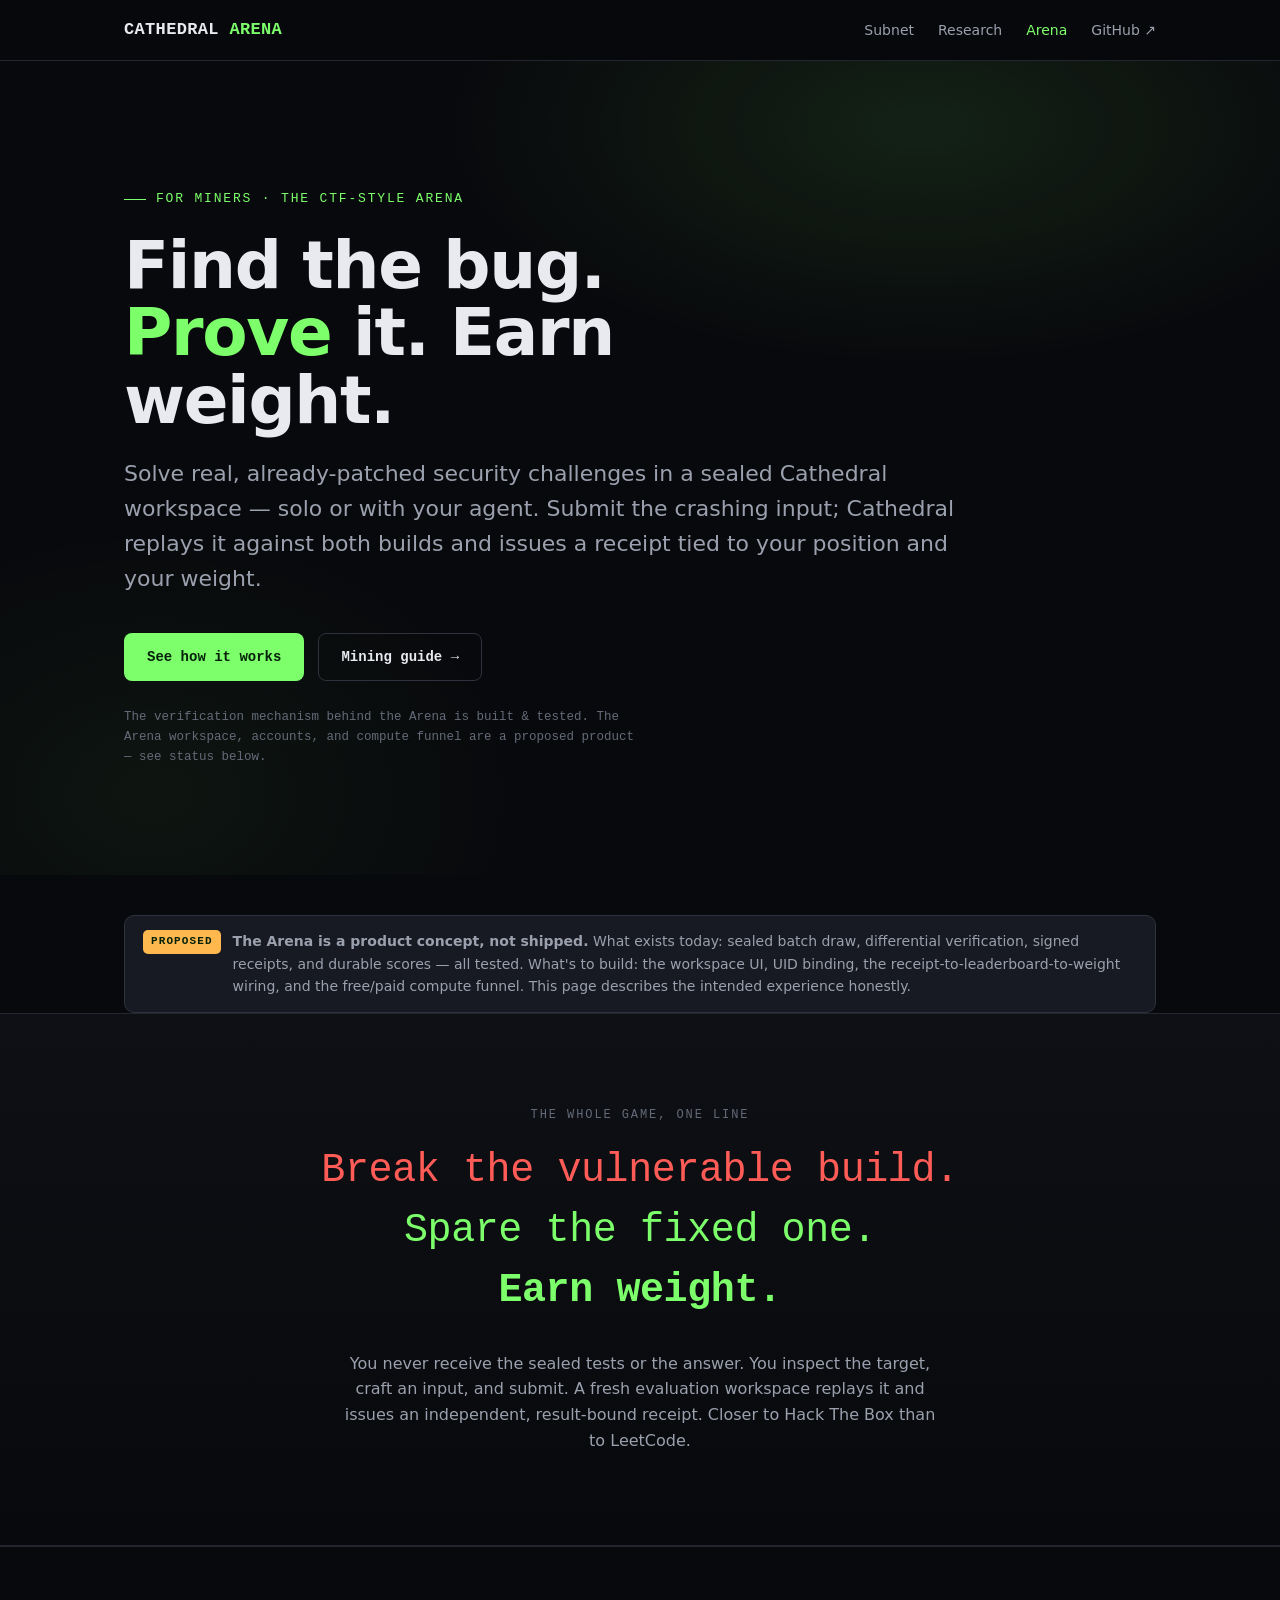
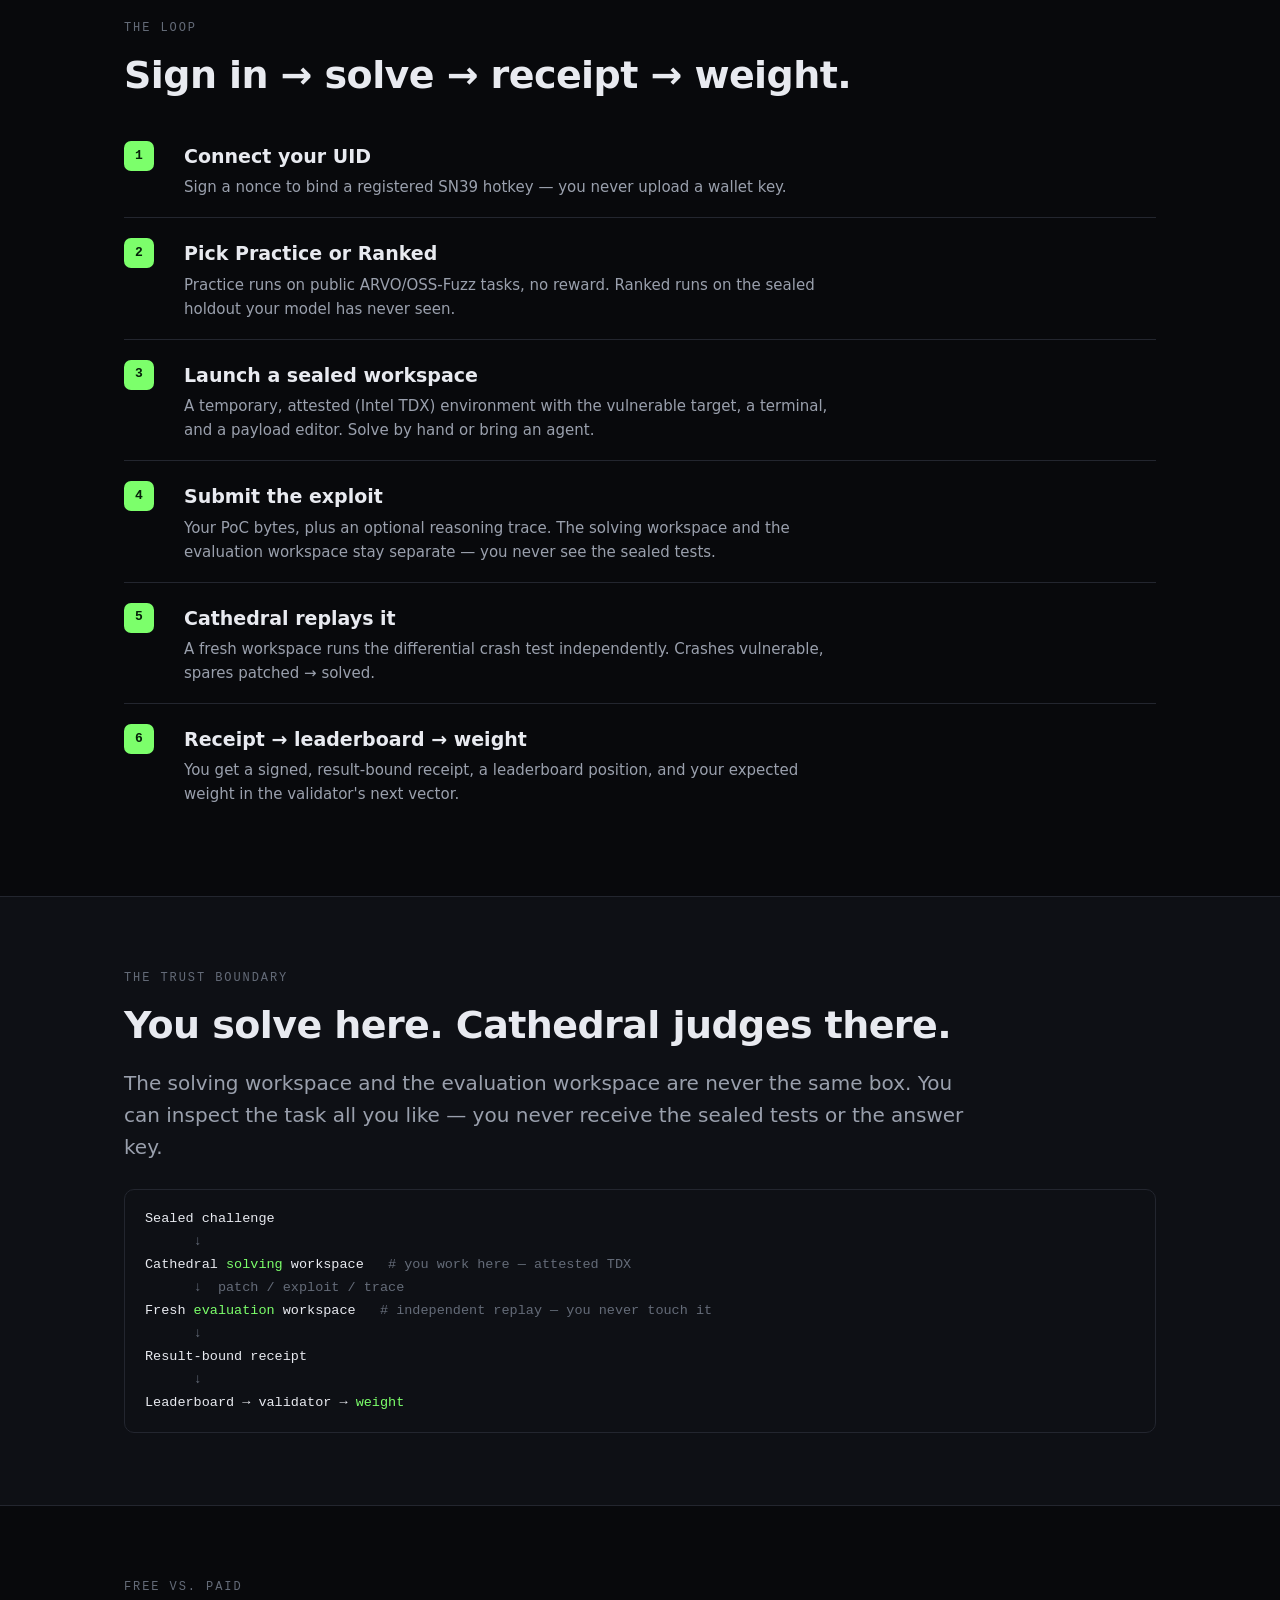
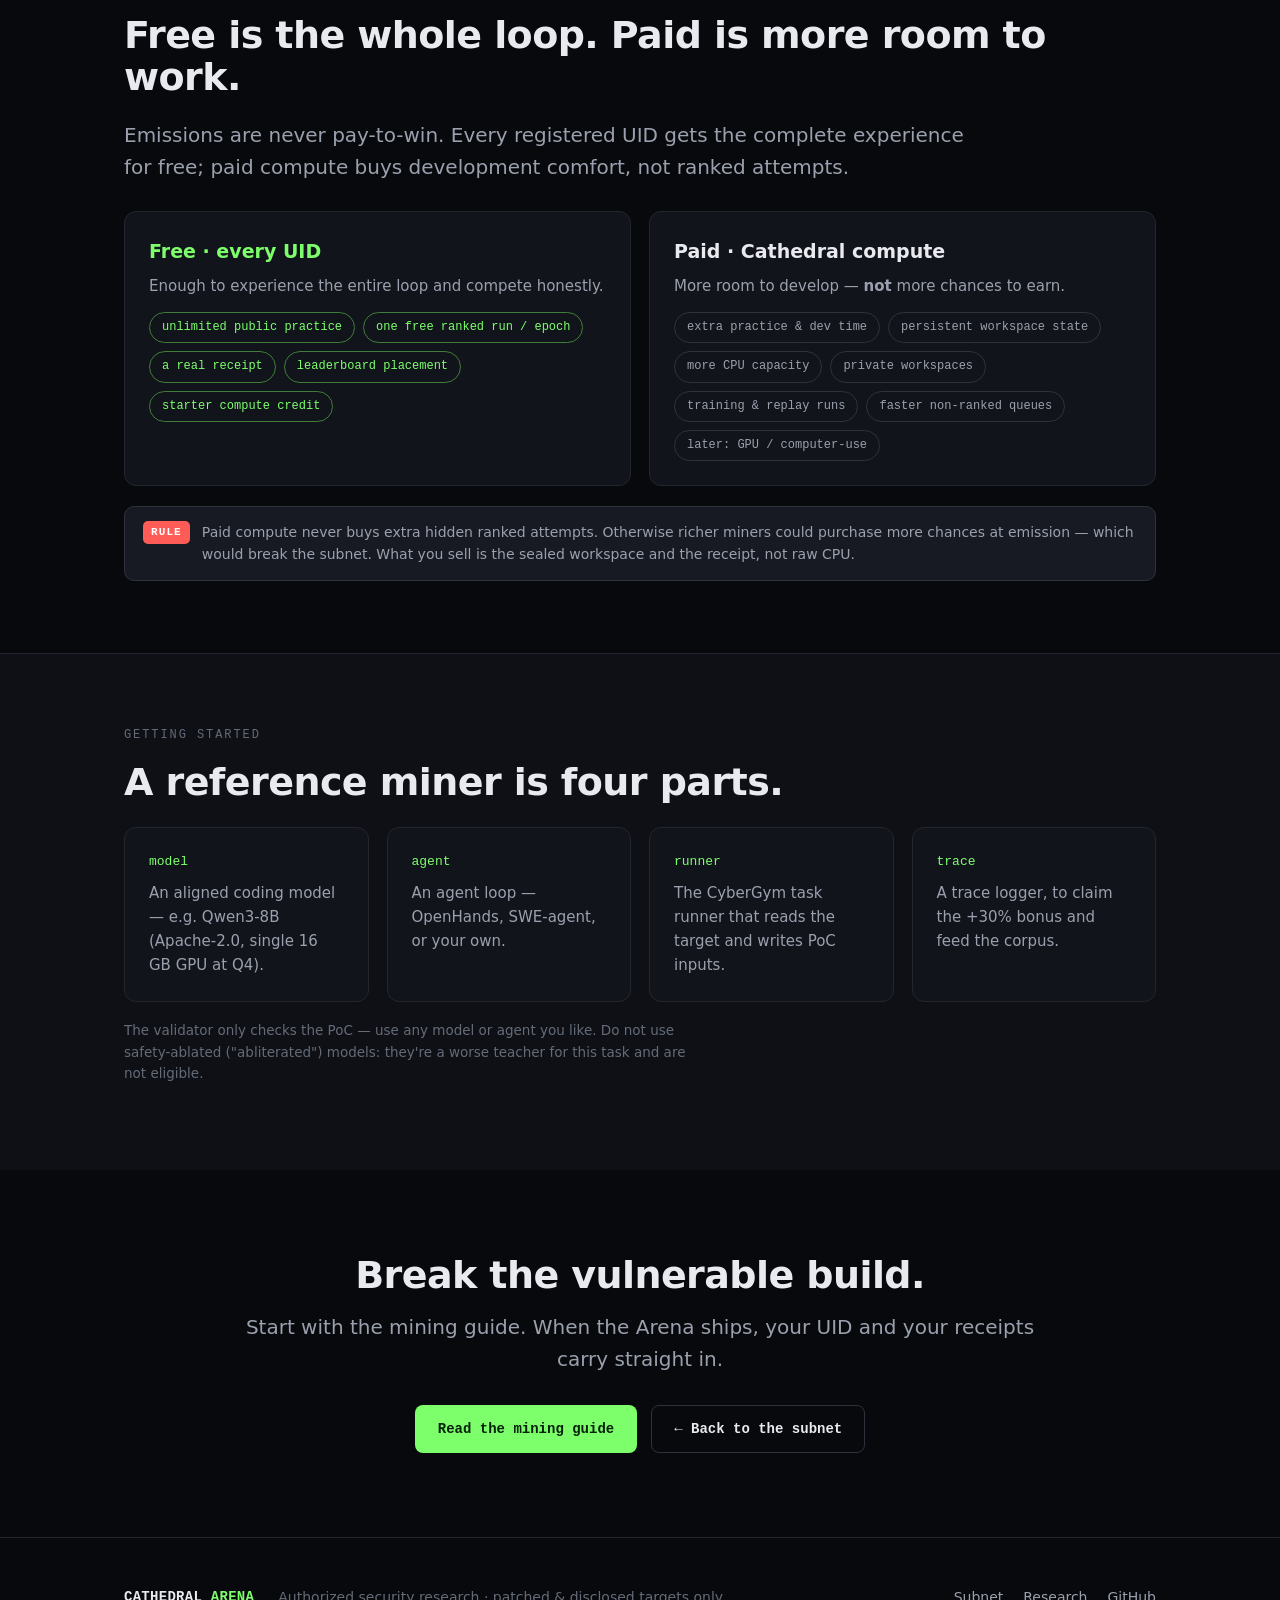
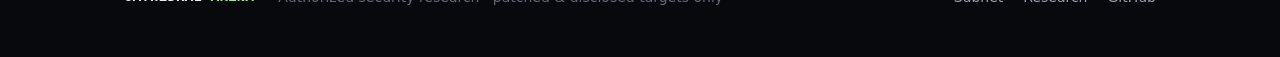
==== site/arena.html @ 7013952f "Launch assets: positioning, competitive landscape, launch copy, and a 3-page site Adds the full laun" ====
<!DOCTYPE html>
<html lang="en">
<head>
<meta charset="utf-8">
<meta name="viewport" content="width=device-width, initial-scale=1">
<title>Cathedral Arena — find the bug, prove it, earn weight</title>
<meta name="description" content="A CTF-style arena for SN39 miners. Solve real historical security challenges in a sealed workspace; Cathedral replays your exploit and issues a receipt tied to your weight.">
<link rel="stylesheet" href="style.css">
</head>
<body>

<nav class="nav"><div class="wrap">
  <span class="brand">CATHEDRAL <b>ARENA</b></span>
  <div class="nav-links">
    <a href="index.html">Subnet</a>
    <a href="research.html">Research</a>
    <a href="arena.html" class="active">Arena</a>
    <a href="https://github.com/cathedralai/cathedral-distill">GitHub ↗</a>
  </div>
</div></nav>

<!-- HERO -->
<header class="hero"><div class="wrap">
  <span class="eyebrow">For miners · the CTF-style arena</span>
  <h1 class="hero-h">Find the bug. <span class="hl">Prove</span> it. Earn weight.</h1>
  <p class="hero-sub">Solve real, already-patched security challenges in a sealed Cathedral workspace — solo or with your agent. Submit the crashing input; Cathedral replays it against both builds and issues a receipt tied to your position and your weight.</p>
  <div class="hero-cta">
    <a class="btn btn-primary" href="#loop">See how it works</a>
    <a class="btn btn-ghost" href="https://github.com/cathedralai/cathedral-distill/blob/main/docs/MINING.md">Mining guide →</a>
  </div>
  <p class="hero-note">The verification mechanism behind the Arena is built &amp; tested. The Arena workspace, accounts, and compute funnel are a proposed product — see status below.</p>
</div></header>

<!-- STATUS BANNER (honesty up front for miners) -->
<section style="padding-top:40px;padding-bottom:0;border-top:none"><div class="wrap">
  <div class="banner build"><span class="tag">Proposed</span><span><strong>The Arena is a product concept, not shipped.</strong> What exists today: sealed batch draw, differential verification, signed receipts, and durable scores — all tested. What's to build: the workspace UI, UID binding, the receipt-to-leaderboard-to-weight wiring, and the free/paid compute funnel. This page describes the intended experience honestly.</span></div>
</div></section>

<!-- LOUD: the promise -->
<div class="loud"><div class="wrap">
  <div class="sec-label center">The whole game, one line</div>
  <div class="diff">
    <span class="row"><span class="crash">Break the vulnerable build.</span></span>
    <span class="row"><span class="spare">Spare the fixed one.</span></span>
    <span class="row"><span class="verdict">Earn weight.</span></span>
  </div>
  <p class="diff-cap">You never receive the sealed tests or the answer. You inspect the target, craft an input, and submit. A fresh evaluation workspace replays it and issues an independent, result-bound receipt. Closer to Hack The Box than to LeetCode.</p>
</div></div>

<!-- THE LOOP -->
<section id="loop"><div class="wrap">
  <div class="sec-label">The loop</div>
  <h2>Sign in → solve → receipt → weight.</h2>
  <div class="steps" style="margin-top:26px">
    <div class="step"><div class="n"></div><div><h3>Connect your UID</h3><p>Sign a nonce to bind a registered SN39 hotkey — you never upload a wallet key.</p></div></div>
    <div class="step"><div class="n"></div><div><h3>Pick Practice or Ranked</h3><p>Practice runs on public ARVO/OSS-Fuzz tasks, no reward. Ranked runs on the sealed holdout your model has never seen.</p></div></div>
    <div class="step"><div class="n"></div><div><h3>Launch a sealed workspace</h3><p>A temporary, attested (Intel TDX) environment with the vulnerable target, a terminal, and a payload editor. Solve by hand or bring an agent.</p></div></div>
    <div class="step"><div class="n"></div><div><h3>Submit the exploit</h3><p>Your PoC bytes, plus an optional reasoning trace. The solving workspace and the evaluation workspace stay separate — you never see the sealed tests.</p></div></div>
    <div class="step"><div class="n"></div><div><h3>Cathedral replays it</h3><p>A fresh workspace runs the differential crash test independently. Crashes vulnerable, spares patched → solved.</p></div></div>
    <div class="step"><div class="n"></div><div><h3>Receipt → leaderboard → weight</h3><p>You get a signed, result-bound receipt, a leaderboard position, and your expected weight in the validator's next vector.</p></div></div>
  </div>
</div></section>

<!-- TRUST BOUNDARY (loud-ish) -->
<section style="background:var(--bg-2)"><div class="wrap">
  <div class="sec-label">The trust boundary</div>
  <h2>You solve here. Cathedral judges there.</h2>
  <p class="lead">The solving workspace and the evaluation workspace are never the same box. You can inspect the task all you like — you never receive the sealed tests or the answer key.</p>
  <div class="code" style="margin-top:26px">Sealed challenge
      <span class="c">↓</span>
Cathedral <span class="a">solving</span> workspace   <span class="c"># you work here — attested TDX</span>
      <span class="c">↓  patch / exploit / trace</span>
Fresh <span class="a">evaluation</span> workspace   <span class="c"># independent replay — you never touch it</span>
      <span class="c">↓</span>
Result-bound receipt
      <span class="c">↓</span>
Leaderboard → validator → <span class="a">weight</span></div>
</div></section>

<!-- FREE VS PAID -->
<section><div class="wrap">
  <div class="sec-label">Free vs. paid</div>
  <h2>Free is the whole loop. Paid is more room to work.</h2>
  <p class="lead">Emissions are never pay-to-win. Every registered UID gets the complete experience for free; paid compute buys development comfort, not ranked attempts.</p>
  <div class="grid g2" style="margin-top:28px">
    <div class="card">
      <h3 style="color:var(--accent)">Free · every UID</h3>
      <p style="margin-bottom:14px">Enough to experience the entire loop and compete honestly.</p>
      <div class="pills">
        <span class="pill on">unlimited public practice</span>
        <span class="pill on">one free ranked run / epoch</span>
        <span class="pill on">a real receipt</span>
        <span class="pill on">leaderboard placement</span>
        <span class="pill on">starter compute credit</span>
      </div>
    </div>
    <div class="card">
      <h3>Paid · Cathedral compute</h3>
      <p style="margin-bottom:14px">More room to develop — <strong>not</strong> more chances to earn.</p>
      <div class="pills">
        <span class="pill">extra practice &amp; dev time</span>
        <span class="pill">persistent workspace state</span>
        <span class="pill">more CPU capacity</span>
        <span class="pill">private workspaces</span>
        <span class="pill">training &amp; replay runs</span>
        <span class="pill">faster non-ranked queues</span>
        <span class="pill">later: GPU / computer-use</span>
      </div>
    </div>
  </div>
  <div class="banner warn" style="margin-top:20px"><span class="tag">Rule</span><span>Paid compute never buys extra hidden ranked attempts. Otherwise richer miners could purchase more chances at emission — which would break the subnet. What you sell is the sealed workspace and the receipt, not raw CPU.</span></div>
</div></section>

<!-- REFERENCE MINER -->
<section style="background:var(--bg-2)"><div class="wrap">
  <div class="sec-label">Getting started</div>
  <h2>A reference miner is four parts.</h2>
  <div class="grid g4" style="margin-top:24px">
    <div class="card"><div class="k">model</div><p style="margin-top:8px">An aligned coding model — e.g. Qwen3-8B (Apache-2.0, single 16 GB GPU at Q4).</p></div>
    <div class="card"><div class="k">agent</div><p style="margin-top:8px">An agent loop — OpenHands, SWE-agent, or your own.</p></div>
    <div class="card"><div class="k">runner</div><p style="margin-top:8px">The CyberGym task runner that reads the target and writes PoC inputs.</p></div>
    <div class="card"><div class="k">trace</div><p style="margin-top:8px">A trace logger, to claim the +30% bonus and feed the corpus.</p></div>
  </div>
  <p class="faint" style="margin-top:18px;font-size:13.5px">The validator only checks the PoC — use any model or agent you like. Do not use safety-ablated ("abliterated") models: they're a worse teacher for this task and are not eligible.</p>
</div></section>

<!-- CTA -->
<div class="cta-block"><div class="wrap">
  <h2>Break the vulnerable build.</h2>
  <p class="lead center" style="margin:0 auto 30px">Start with the mining guide. When the Arena ships, your UID and your receipts carry straight in.</p>
  <div class="hero-cta">
    <a class="btn btn-primary" href="https://github.com/cathedralai/cathedral-distill/blob/main/docs/MINING.md">Read the mining guide</a>
    <a class="btn btn-ghost" href="index.html">← Back to the subnet</a>
  </div>
</div></div>

<footer><div class="wrap">
  <span class="brand">CATHEDRAL <b>ARENA</b></span>
  <span class="faint">Authorized security research · patched &amp; disclosed targets only</span>
  <div class="foot-links">
    <a href="index.html">Subnet</a>
    <a href="research.html">Research</a>
    <a href="https://github.com/cathedralai/cathedral-distill">GitHub</a>
  </div>
</div></footer>

</body>
</html>
---- site/style.css ----
/* Cathedral SN39 — shared launch-site styles.
   Dark, technical, one accent. Spend the accent only on what matters. */

:root {
  --bg:        #08090c;
  --bg-2:      #0e1015;
  --panel:     #12141b;
  --panel-2:   #171a22;
  --line:      #23262f;
  --line-2:    #2e323d;
  --ink:       #e8eaf0;
  --ink-dim:   #9aa0ad;
  --ink-faint: #646b78;
  --accent:    #7cff6b;   /* the one accent — verified / go */
  --accent-dim:#3f7d38;
  --crash:     #ff5c57;   /* semantic, differential diagram only */
  --spare:     #7cff6b;
  --mono: "SFMono-Regular", ui-monospace, "JetBrains Mono", "Menlo", monospace;
  --sans: -apple-system, BlinkMacSystemFont, "Segoe UI", "Inter", system-ui, sans-serif;
  --wrap: 1080px;
}

* { box-sizing: border-box; }
html { scroll-behavior: smooth; }
body {
  margin: 0;
  background: var(--bg);
  color: var(--ink);
  font-family: var(--sans);
  font-size: 17px;
  line-height: 1.6;
  -webkit-font-smoothing: antialiased;
  overflow-x: hidden;
}

a { color: var(--accent); text-decoration: none; }
a:hover { text-decoration: underline; }

.wrap { max-width: var(--wrap); margin: 0 auto; padding: 0 24px; }

/* ---------- top nav ---------- */
.nav {
  position: sticky; top: 0; z-index: 50;
  background: rgba(8,9,12,.82);
  backdrop-filter: blur(12px);
  border-bottom: 1px solid var(--line);
}
.nav .wrap { display: flex; align-items: center; gap: 28px; height: 60px; }
.brand { font-family: var(--mono); font-weight: 600; letter-spacing: .02em; color: var(--ink); }
.brand b { color: var(--accent); }
.nav-links { margin-left: auto; display: flex; gap: 24px; font-size: 14px; }
.nav-links a { color: var(--ink-dim); }
.nav-links a:hover { color: var(--ink); text-decoration: none; }
.nav-links a.active { color: var(--accent); }

/* ---------- buttons ---------- */
.btn {
  display: inline-block; font-family: var(--mono); font-size: 14px; font-weight: 600;
  padding: 12px 22px; border-radius: 8px; border: 1px solid transparent; cursor: pointer;
  transition: transform .08s ease, background .15s ease;
}
.btn:hover { text-decoration: none; transform: translateY(-1px); }
.btn-primary { background: var(--accent); color: #06210a; }
.btn-primary:hover { background: #93ff85; }
.btn-ghost { border-color: var(--line-2); color: var(--ink); }
.btn-ghost:hover { border-color: var(--accent-dim); color: var(--accent); }

/* ---------- hero ---------- */
.hero { position: relative; padding: 120px 0 96px; overflow: hidden; }
.hero::before {
  content: ""; position: absolute; inset: 0; z-index: 0;
  background:
    radial-gradient(680px 340px at 72% 8%, rgba(124,255,107,.10), transparent 70%),
    radial-gradient(520px 380px at 12% 90%, rgba(124,255,107,.05), transparent 70%);
  pointer-events: none;
}
.hero .wrap { position: relative; z-index: 1; }
.eyebrow {
  font-family: var(--mono); font-size: 13px; letter-spacing: .14em; text-transform: uppercase;
  color: var(--accent); margin-bottom: 22px; display: inline-flex; align-items: center; gap: 10px;
}
.eyebrow::before { content: ""; width: 22px; height: 1px; background: var(--accent); }
h1.hero-h {
  font-size: clamp(38px, 6vw, 66px); line-height: 1.02; letter-spacing: -.02em;
  margin: 0 0 22px; font-weight: 700; max-width: 15ch;
}
h1.hero-h .hl { color: var(--accent); }
.hero-sub { font-size: clamp(18px, 2.2vw, 22px); color: var(--ink-dim); max-width: 60ch; margin: 0 0 36px; }
.hero-cta { display: flex; gap: 14px; flex-wrap: wrap; align-items: center; }
.hero-note { font-family: var(--mono); font-size: 12.5px; color: var(--ink-faint); margin-top: 26px; }

/* ---------- section scaffolding ---------- */
section { padding: 72px 0; border-top: 1px solid var(--line); }
.sec-label {
  font-family: var(--mono); font-size: 12px; letter-spacing: .16em; text-transform: uppercase;
  color: var(--ink-faint); margin-bottom: 16px;
}
h2 { font-size: clamp(26px, 3.4vw, 38px); line-height: 1.12; letter-spacing: -.015em; margin: 0 0 18px; font-weight: 700; }
h3 { font-size: 19px; margin: 0 0 8px; font-weight: 650; }
.lead { font-size: 20px; color: var(--ink-dim); max-width: 66ch; }
p { max-width: 68ch; }
.muted { color: var(--ink-dim); }
.faint { color: var(--ink-faint); }

/* ---------- LOUD moment: the differential ---------- */
.loud { border-top: 1px solid var(--line); border-bottom: 1px solid var(--line);
  background: linear-gradient(180deg, var(--bg-2), var(--bg)); padding: 92px 0; }
.diff {
  font-family: var(--mono); text-align: center;
  font-size: clamp(22px, 3.6vw, 40px); line-height: 1.5; letter-spacing: -.01em;
}
.diff .row { display: block; }
.diff .crash { color: var(--crash); }
.diff .spare { color: var(--spare); }
.diff .op { color: var(--ink-faint); }
.diff .verdict { color: var(--accent); font-weight: 700; }
.diff-cap { text-align: center; color: var(--ink-dim); margin: 30px auto 0; max-width: 60ch; font-size: 16px; }

/* ---------- cards / grid ---------- */
.grid { display: grid; gap: 18px; }
.g2 { grid-template-columns: repeat(2, 1fr); }
.g3 { grid-template-columns: repeat(3, 1fr); }
.g4 { grid-template-columns: repeat(4, 1fr); }
.card { background: var(--panel); border: 1px solid var(--line); border-radius: 12px; padding: 24px; }
.card h3 { color: var(--ink); }
.card p { font-size: 15px; color: var(--ink-dim); margin: 0; }
.card .k { font-family: var(--mono); font-size: 13px; color: var(--accent); }

/* stat tiles */
.stat { text-align: left; }
.stat .num { font-family: var(--mono); font-size: 34px; font-weight: 700; color: var(--ink); letter-spacing: -.02em; }
.stat .num .u { color: var(--accent); }
.stat .lab { font-size: 13.5px; color: var(--ink-dim); margin-top: 6px; }

/* ---------- code / steps ---------- */
.code {
  font-family: var(--mono); font-size: 13.5px; line-height: 1.7; color: var(--ink);
  background: var(--bg-2); border: 1px solid var(--line); border-radius: 10px; padding: 18px 20px;
  overflow-x: auto; white-space: pre;
}
.code .c { color: var(--ink-faint); }
.code .a { color: var(--accent); }

.steps { counter-reset: s; display: grid; gap: 2px; }
.step { display: grid; grid-template-columns: 44px 1fr; gap: 16px; align-items: start;
  padding: 18px 0; border-bottom: 1px solid var(--line); }
.step:last-child { border-bottom: 0; }
.step .n { counter-increment: s; font-family: var(--mono); font-size: 13px; color: #06210a;
  background: var(--accent); width: 30px; height: 30px; border-radius: 7px; display: grid; place-items: center; font-weight: 700; }
.step .n::before { content: counter(s); }
.step h3 { margin-bottom: 4px; }
.step p { margin: 0; color: var(--ink-dim); font-size: 15px; }

/* ---------- tables ---------- */
.tbl-wrap { overflow-x: auto; border: 1px solid var(--line); border-radius: 12px; }
table { border-collapse: collapse; width: 100%; font-size: 14.5px; min-width: 560px; }
th, td { text-align: left; padding: 14px 18px; border-bottom: 1px solid var(--line); vertical-align: top; }
th { font-family: var(--mono); font-size: 12px; letter-spacing: .06em; text-transform: uppercase; color: var(--ink-faint); background: var(--panel); }
td { color: var(--ink-dim); }
td strong { color: var(--ink); }
tr:last-child td { border-bottom: 0; }
.yes { color: var(--accent); } .no { color: var(--crash); }

/* ---------- status banner ---------- */
.banner { border: 1px solid var(--line-2); background: var(--panel-2); border-radius: 10px;
  padding: 14px 18px; font-size: 14px; color: var(--ink-dim); display: flex; gap: 12px; align-items: flex-start; }
.banner .tag { font-family: var(--mono); font-size: 11px; letter-spacing: .1em; text-transform: uppercase;
  color: #06210a; background: var(--accent); padding: 3px 8px; border-radius: 5px; white-space: nowrap; font-weight: 700; }
.banner.build .tag { background: #ffb84d; }
.banner.warn .tag { background: var(--crash); color: #fff; }

/* pill row */
.pills { display: flex; flex-wrap: wrap; gap: 8px; }
.pill { font-family: var(--mono); font-size: 12px; color: var(--ink-dim);
  border: 1px solid var(--line-2); border-radius: 999px; padding: 5px 12px; }
.pill.on { color: var(--accent); border-color: var(--accent-dim); }

/* ---------- footer ---------- */
footer { border-top: 1px solid var(--line); padding: 48px 0; color: var(--ink-faint); font-size: 14px; }
footer .wrap { display: flex; flex-wrap: wrap; gap: 24px; align-items: center; }
footer .foot-links { display: flex; gap: 20px; margin-left: auto; }
footer a { color: var(--ink-dim); }

.center { text-align: center; }
.mt0 { margin-top: 0; } .mb0 { margin-bottom: 0; }
.cta-block { text-align: center; padding: 84px 0; }
.cta-block h2 { margin-bottom: 14px; }
.cta-block .hero-cta { justify-content: center; }

@media (max-width: 860px) {
  .g2, .g3, .g4 { grid-template-columns: 1fr; }
  .nav-links { display: none; }
  section { padding: 52px 0; }
}
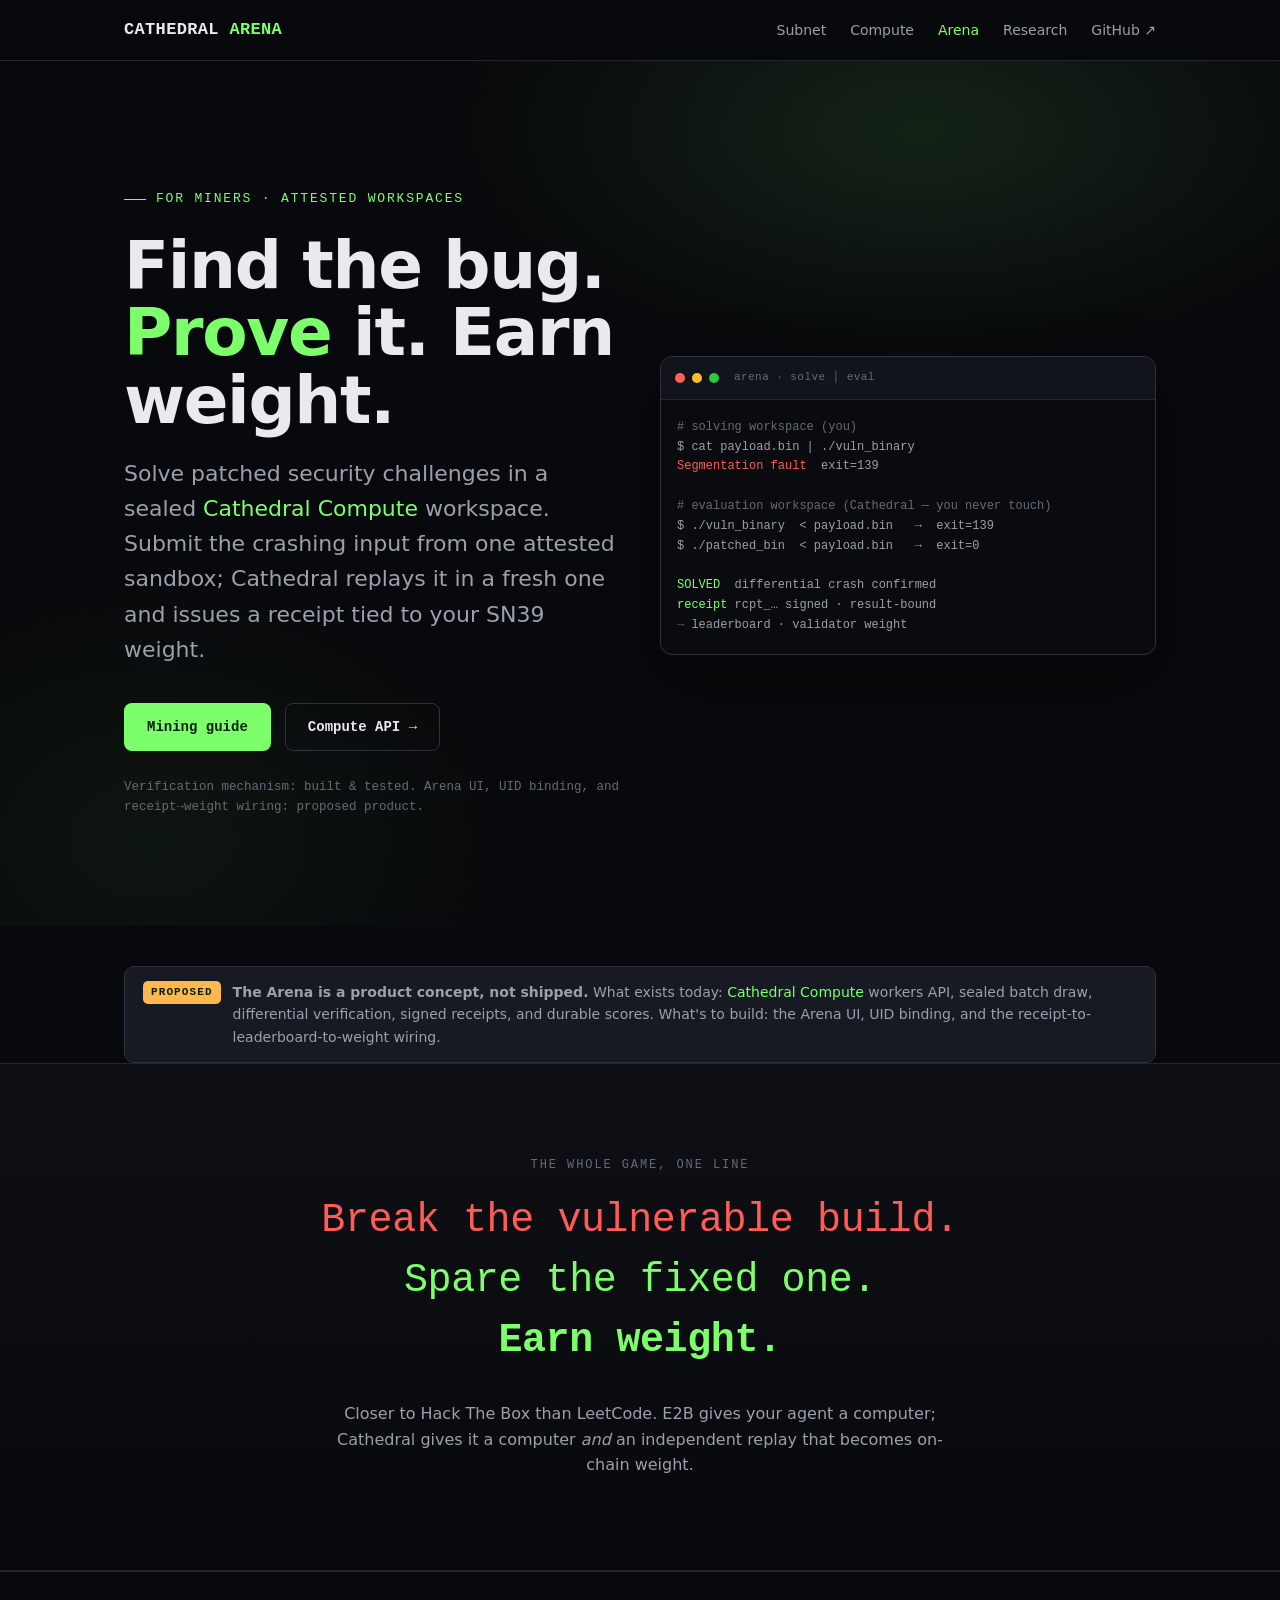
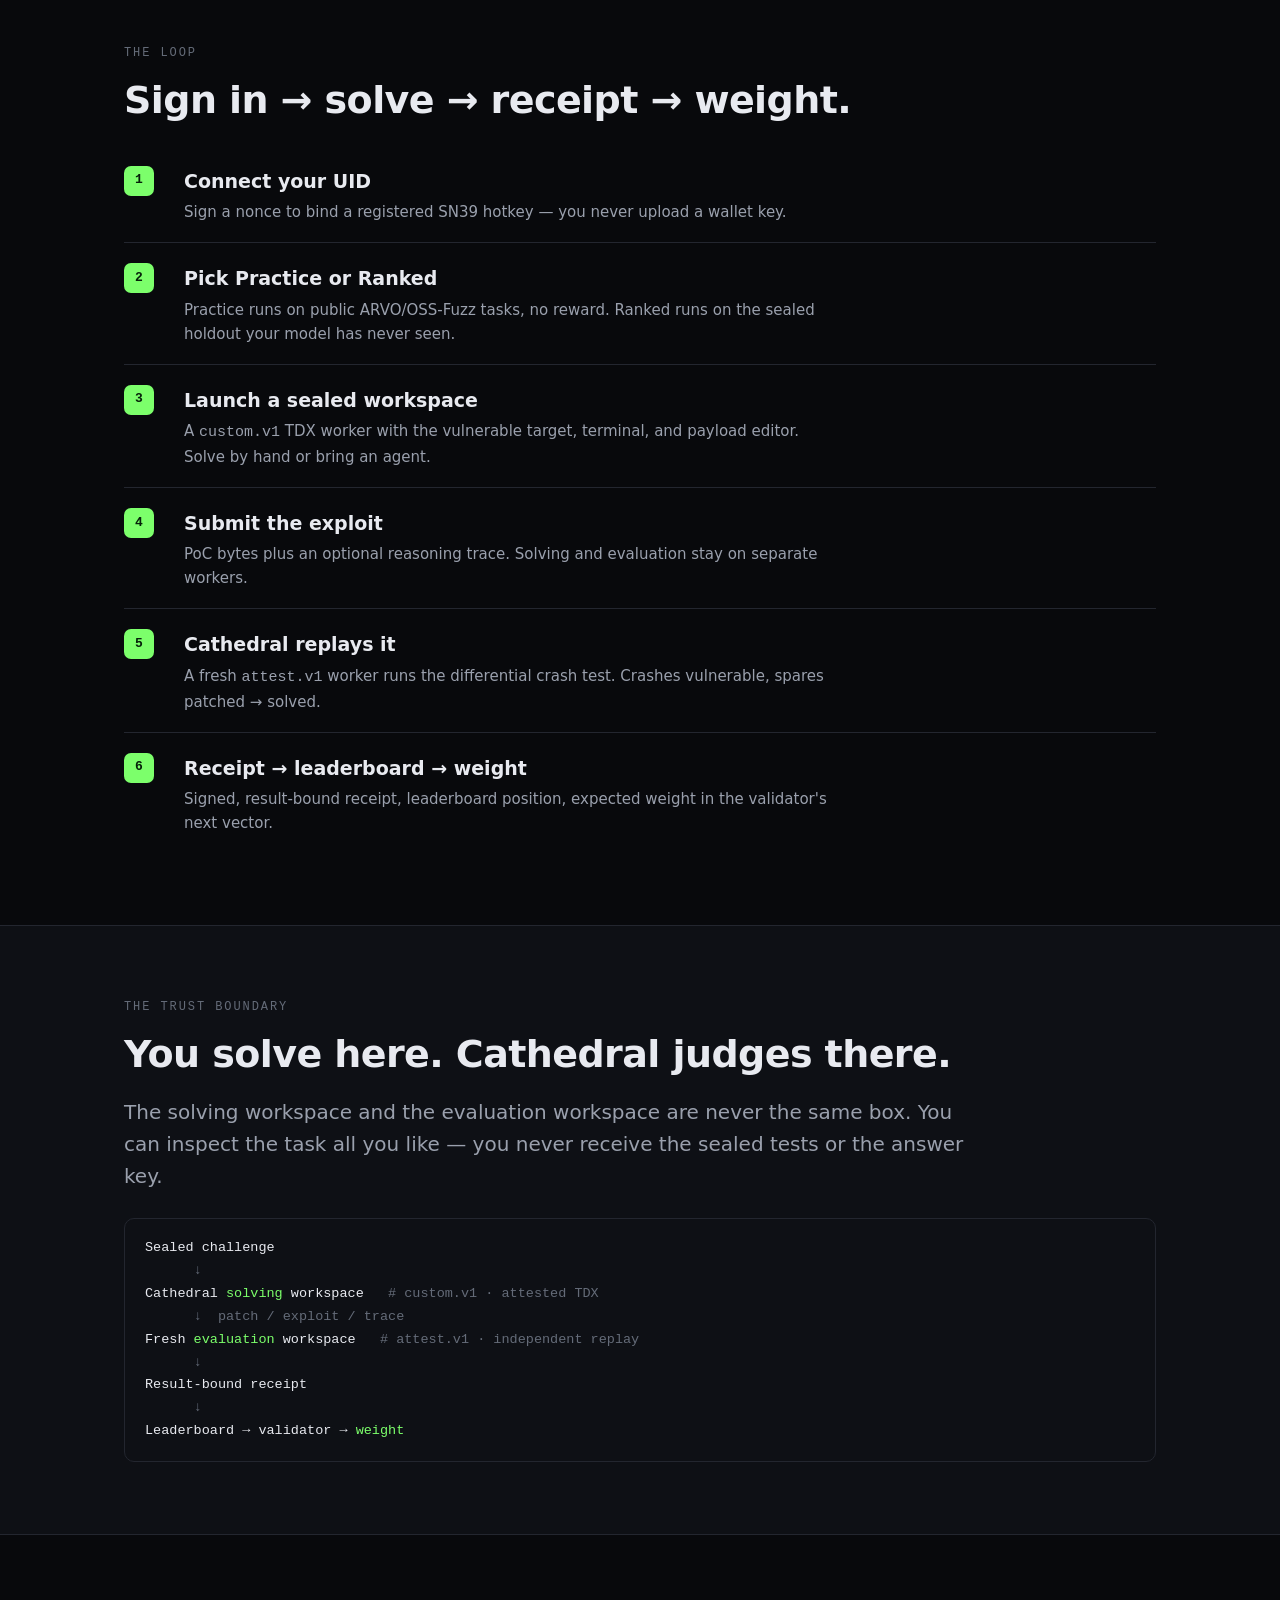
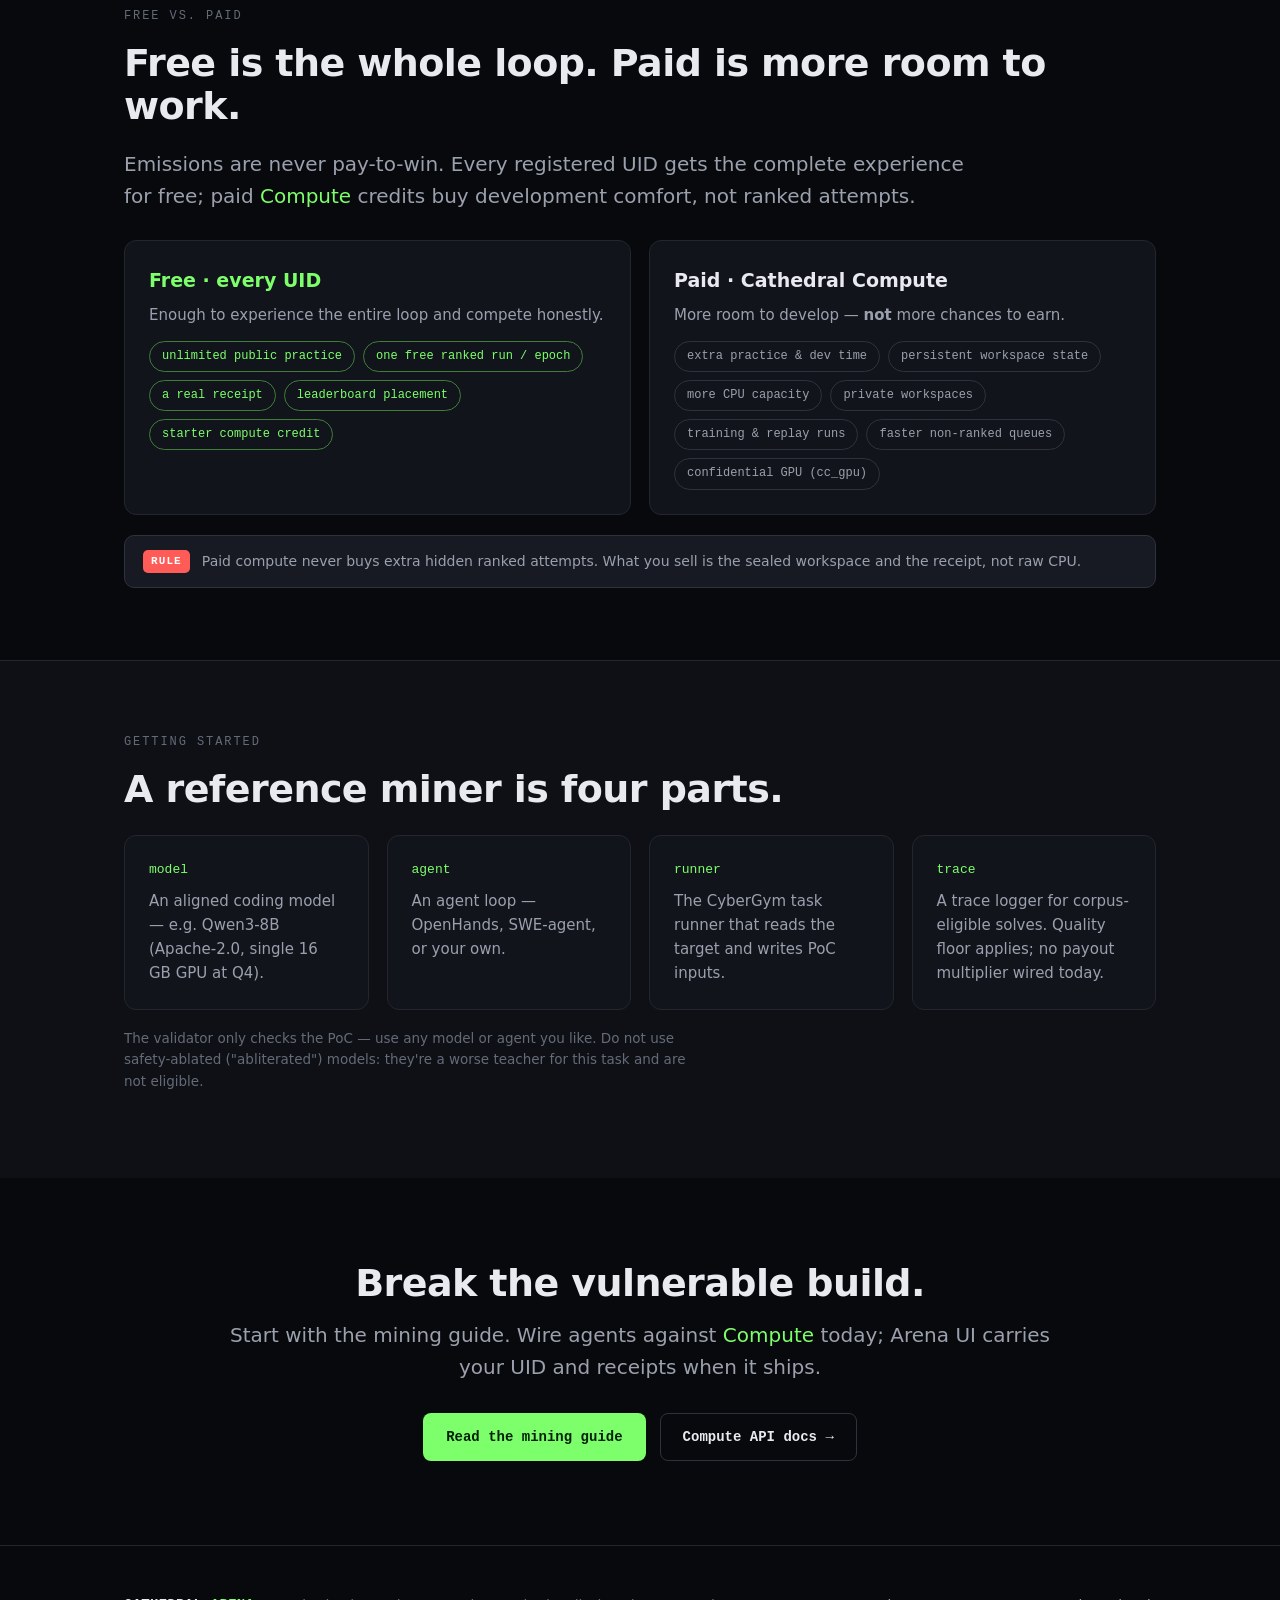
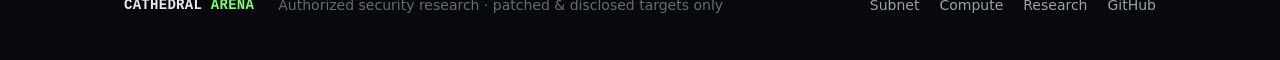
==== commit cb0e1905: "Add Compute product page with infra landing design Position Cathedral Compute against E2B/Daytona wi" ====
--- a/site/arena.html
+++ b/site/arena.html
@@ -4,39 +4,59 @@
 <meta charset="utf-8">
 <meta name="viewport" content="width=device-width, initial-scale=1">
 <title>Cathedral Arena — find the bug, prove it, earn weight</title>
-<meta name="description" content="A CTF-style arena for SN39 miners. Solve real historical security challenges in a sealed workspace; Cathedral replays your exploit and issues a receipt tied to your weight.">
+<meta name="description" content="A CTF-style arena for SN39 miners. Solve real historical security challenges in a sealed Cathedral workspace; Cathedral replays your exploit and issues a receipt tied to your weight.">
 <link rel="stylesheet" href="style.css">
 </head>
 <body>
 
 <nav class="nav"><div class="wrap">
   <span class="brand">CATHEDRAL <b>ARENA</b></span>
-  <div class="nav-links">
+  <button type="button" class="nav-toggle" aria-expanded="false" aria-controls="site-nav">Menu</button>
+  <div class="nav-links" id="site-nav">
     <a href="index.html">Subnet</a>
+    <a href="compute.html">Compute</a>
+    <a href="arena.html" class="active">Arena</a>
     <a href="research.html">Research</a>
-    <a href="arena.html" class="active">Arena</a>
     <a href="https://github.com/cathedralai/cathedral-distill">GitHub ↗</a>
   </div>
 </div></nav>
 
-<!-- HERO -->
-<header class="hero"><div class="wrap">
-  <span class="eyebrow">For miners · the CTF-style arena</span>
-  <h1 class="hero-h">Find the bug. <span class="hl">Prove</span> it. Earn weight.</h1>
-  <p class="hero-sub">Solve real, already-patched security challenges in a sealed Cathedral workspace — solo or with your agent. Submit the crashing input; Cathedral replays it against both builds and issues a receipt tied to your position and your weight.</p>
-  <div class="hero-cta">
-    <a class="btn btn-primary" href="#loop">See how it works</a>
-    <a class="btn btn-ghost" href="https://github.com/cathedralai/cathedral-distill/blob/main/docs/MINING.md">Mining guide →</a>
+<header class="hero hero-split"><div class="wrap">
+  <div class="hero-copy">
+    <span class="eyebrow">For miners · attested workspaces</span>
+    <h1 class="hero-h">Find the bug. <span class="hl">Prove</span> it. Earn weight.</h1>
+    <p class="hero-sub">Solve patched security challenges in a sealed <a href="compute.html">Cathedral Compute</a> workspace. Submit the crashing input from one attested sandbox; Cathedral replays it in a fresh one and issues a receipt tied to your SN39 weight.</p>
+    <div class="hero-cta">
+      <a class="btn btn-primary" href="https://github.com/cathedralai/cathedral-distill/blob/main/docs/MINING.md">Mining guide</a>
+      <a class="btn btn-ghost" href="compute.html">Compute API →</a>
+    </div>
+    <p class="hero-note">Verification mechanism: built &amp; tested. Arena UI, UID binding, and receipt→weight wiring: proposed product.</p>
   </div>
-  <p class="hero-note">The verification mechanism behind the Arena is built &amp; tested. The Arena workspace, accounts, and compute funnel are a proposed product — see status below.</p>
+  <div class="terminal" aria-label="Solve and eval workspace split">
+    <div class="terminal-bar">
+      <span class="terminal-dot"></span>
+      <span class="terminal-dot"></span>
+      <span class="terminal-dot"></span>
+      <span class="terminal-title">arena · solve │ eval</span>
+    </div>
+    <pre class="terminal-body"><span class="t-dim"># solving workspace (you)</span>
+$ cat payload.bin | ./vuln_binary
+<span class="t-crash">Segmentation fault</span>  exit=139
+
+<span class="t-dim"># evaluation workspace (Cathedral — you never touch)</span>
+$ ./vuln_binary  &lt; payload.bin   →  exit=139
+$ ./patched_bin  &lt; payload.bin   →  exit=0
+
+<span class="t-ok">SOLVED</span>  differential crash confirmed
+<span class="t-ok">receipt</span> rcpt_… signed · result-bound
+<span class="t-dim">→</span> leaderboard · validator weight</pre>
+  </div>
 </div></header>
 
-<!-- STATUS BANNER (honesty up front for miners) -->
 <section style="padding-top:40px;padding-bottom:0;border-top:none"><div class="wrap">
-  <div class="banner build"><span class="tag">Proposed</span><span><strong>The Arena is a product concept, not shipped.</strong> What exists today: sealed batch draw, differential verification, signed receipts, and durable scores — all tested. What's to build: the workspace UI, UID binding, the receipt-to-leaderboard-to-weight wiring, and the free/paid compute funnel. This page describes the intended experience honestly.</span></div>
+  <div class="banner build"><span class="tag">Proposed</span><span><strong>The Arena is a product concept, not shipped.</strong> What exists today: <a href="compute.html">Cathedral Compute</a> workers API, sealed batch draw, differential verification, signed receipts, and durable scores. What's to build: the Arena UI, UID binding, and the receipt-to-leaderboard-to-weight wiring.</span></div>
 </div></section>
 
-<!-- LOUD: the promise -->
 <div class="loud"><div class="wrap">
   <div class="sec-label center">The whole game, one line</div>
   <div class="diff">
@@ -44,44 +64,41 @@
     <span class="row"><span class="spare">Spare the fixed one.</span></span>
     <span class="row"><span class="verdict">Earn weight.</span></span>
   </div>
-  <p class="diff-cap">You never receive the sealed tests or the answer. You inspect the target, craft an input, and submit. A fresh evaluation workspace replays it and issues an independent, result-bound receipt. Closer to Hack The Box than to LeetCode.</p>
+  <p class="diff-cap">Closer to Hack The Box than LeetCode. E2B gives your agent a computer; Cathedral gives it a computer <em>and</em> an independent replay that becomes on-chain weight.</p>
 </div></div>
 
-<!-- THE LOOP -->
 <section id="loop"><div class="wrap">
   <div class="sec-label">The loop</div>
   <h2>Sign in → solve → receipt → weight.</h2>
   <div class="steps" style="margin-top:26px">
     <div class="step"><div class="n"></div><div><h3>Connect your UID</h3><p>Sign a nonce to bind a registered SN39 hotkey — you never upload a wallet key.</p></div></div>
     <div class="step"><div class="n"></div><div><h3>Pick Practice or Ranked</h3><p>Practice runs on public ARVO/OSS-Fuzz tasks, no reward. Ranked runs on the sealed holdout your model has never seen.</p></div></div>
-    <div class="step"><div class="n"></div><div><h3>Launch a sealed workspace</h3><p>A temporary, attested (Intel TDX) environment with the vulnerable target, a terminal, and a payload editor. Solve by hand or bring an agent.</p></div></div>
-    <div class="step"><div class="n"></div><div><h3>Submit the exploit</h3><p>Your PoC bytes, plus an optional reasoning trace. The solving workspace and the evaluation workspace stay separate — you never see the sealed tests.</p></div></div>
-    <div class="step"><div class="n"></div><div><h3>Cathedral replays it</h3><p>A fresh workspace runs the differential crash test independently. Crashes vulnerable, spares patched → solved.</p></div></div>
-    <div class="step"><div class="n"></div><div><h3>Receipt → leaderboard → weight</h3><p>You get a signed, result-bound receipt, a leaderboard position, and your expected weight in the validator's next vector.</p></div></div>
+    <div class="step"><div class="n"></div><div><h3>Launch a sealed workspace</h3><p>A <code>custom.v1</code> TDX worker with the vulnerable target, terminal, and payload editor. Solve by hand or bring an agent.</p></div></div>
+    <div class="step"><div class="n"></div><div><h3>Submit the exploit</h3><p>PoC bytes plus an optional reasoning trace. Solving and evaluation stay on separate workers.</p></div></div>
+    <div class="step"><div class="n"></div><div><h3>Cathedral replays it</h3><p>A fresh <code>attest.v1</code> worker runs the differential crash test. Crashes vulnerable, spares patched → solved.</p></div></div>
+    <div class="step"><div class="n"></div><div><h3>Receipt → leaderboard → weight</h3><p>Signed, result-bound receipt, leaderboard position, expected weight in the validator's next vector.</p></div></div>
   </div>
 </div></section>
 
-<!-- TRUST BOUNDARY (loud-ish) -->
 <section style="background:var(--bg-2)"><div class="wrap">
   <div class="sec-label">The trust boundary</div>
   <h2>You solve here. Cathedral judges there.</h2>
   <p class="lead">The solving workspace and the evaluation workspace are never the same box. You can inspect the task all you like — you never receive the sealed tests or the answer key.</p>
   <div class="code" style="margin-top:26px">Sealed challenge
       <span class="c">↓</span>
-Cathedral <span class="a">solving</span> workspace   <span class="c"># you work here — attested TDX</span>
+Cathedral <span class="a">solving</span> workspace   <span class="c"># custom.v1 · attested TDX</span>
       <span class="c">↓  patch / exploit / trace</span>
-Fresh <span class="a">evaluation</span> workspace   <span class="c"># independent replay — you never touch it</span>
+Fresh <span class="a">evaluation</span> workspace   <span class="c"># attest.v1 · independent replay</span>
       <span class="c">↓</span>
 Result-bound receipt
       <span class="c">↓</span>
 Leaderboard → validator → <span class="a">weight</span></div>
 </div></section>
 
-<!-- FREE VS PAID -->
 <section><div class="wrap">
   <div class="sec-label">Free vs. paid</div>
   <h2>Free is the whole loop. Paid is more room to work.</h2>
-  <p class="lead">Emissions are never pay-to-win. Every registered UID gets the complete experience for free; paid compute buys development comfort, not ranked attempts.</p>
+  <p class="lead">Emissions are never pay-to-win. Every registered UID gets the complete experience for free; paid <a href="compute.html">Compute</a> credits buy development comfort, not ranked attempts.</p>
   <div class="grid g2" style="margin-top:28px">
     <div class="card">
       <h3 style="color:var(--accent)">Free · every UID</h3>
@@ -95,7 +112,7 @@
       </div>
     </div>
     <div class="card">
-      <h3>Paid · Cathedral compute</h3>
+      <h3>Paid · Cathedral Compute</h3>
       <p style="margin-bottom:14px">More room to develop — <strong>not</strong> more chances to earn.</p>
       <div class="pills">
         <span class="pill">extra practice &amp; dev time</span>
@@ -104,14 +121,13 @@
         <span class="pill">private workspaces</span>
         <span class="pill">training &amp; replay runs</span>
         <span class="pill">faster non-ranked queues</span>
-        <span class="pill">later: GPU / computer-use</span>
+        <span class="pill">confidential GPU (cc_gpu)</span>
       </div>
     </div>
   </div>
-  <div class="banner warn" style="margin-top:20px"><span class="tag">Rule</span><span>Paid compute never buys extra hidden ranked attempts. Otherwise richer miners could purchase more chances at emission — which would break the subnet. What you sell is the sealed workspace and the receipt, not raw CPU.</span></div>
+  <div class="banner warn" style="margin-top:20px"><span class="tag">Rule</span><span>Paid compute never buys extra hidden ranked attempts. What you sell is the sealed workspace and the receipt, not raw CPU.</span></div>
 </div></section>
 
-<!-- REFERENCE MINER -->
 <section style="background:var(--bg-2)"><div class="wrap">
   <div class="sec-label">Getting started</div>
   <h2>A reference miner is four parts.</h2>
@@ -119,18 +135,17 @@
     <div class="card"><div class="k">model</div><p style="margin-top:8px">An aligned coding model — e.g. Qwen3-8B (Apache-2.0, single 16 GB GPU at Q4).</p></div>
     <div class="card"><div class="k">agent</div><p style="margin-top:8px">An agent loop — OpenHands, SWE-agent, or your own.</p></div>
     <div class="card"><div class="k">runner</div><p style="margin-top:8px">The CyberGym task runner that reads the target and writes PoC inputs.</p></div>
-    <div class="card"><div class="k">trace</div><p style="margin-top:8px">A trace logger, to claim the +30% bonus and feed the corpus.</p></div>
+    <div class="card"><div class="k">trace</div><p style="margin-top:8px">A trace logger for corpus-eligible solves. Quality floor applies; no payout multiplier wired today.</p></div>
   </div>
   <p class="faint" style="margin-top:18px;font-size:13.5px">The validator only checks the PoC — use any model or agent you like. Do not use safety-ablated ("abliterated") models: they're a worse teacher for this task and are not eligible.</p>
 </div></section>
 
-<!-- CTA -->
 <div class="cta-block"><div class="wrap">
   <h2>Break the vulnerable build.</h2>
-  <p class="lead center" style="margin:0 auto 30px">Start with the mining guide. When the Arena ships, your UID and your receipts carry straight in.</p>
+  <p class="lead center" style="margin:0 auto 30px">Start with the mining guide. Wire agents against <a href="compute.html">Compute</a> today; Arena UI carries your UID and receipts when it ships.</p>
   <div class="hero-cta">
     <a class="btn btn-primary" href="https://github.com/cathedralai/cathedral-distill/blob/main/docs/MINING.md">Read the mining guide</a>
-    <a class="btn btn-ghost" href="index.html">← Back to the subnet</a>
+    <a class="btn btn-ghost" href="https://cathedral.computer/docs/">Compute API docs →</a>
   </div>
 </div></div>
 
@@ -139,10 +154,22 @@
   <span class="faint">Authorized security research · patched &amp; disclosed targets only</span>
   <div class="foot-links">
     <a href="index.html">Subnet</a>
+    <a href="compute.html">Compute</a>
     <a href="research.html">Research</a>
     <a href="https://github.com/cathedralai/cathedral-distill">GitHub</a>
   </div>
 </div></footer>
 
+<script>
+(function () {
+  var btn = document.querySelector('.nav-toggle');
+  var nav = document.getElementById('site-nav');
+  if (!btn || !nav) return;
+  btn.addEventListener('click', function () {
+    var open = nav.classList.toggle('open');
+    btn.setAttribute('aria-expanded', open ? 'true' : 'false');
+  });
+})();
+</script>
 </body>
 </html>
--- a/site/style.css
+++ b/site/style.css
@@ -1,4 +1,4 @@
-/* Cathedral SN39 — shared launch-site styles.
+/* Cathedral — shared launch-site styles.
    Dark, technical, one accent. Spend the accent only on what matters. */
 
 :root {
@@ -11,9 +11,11 @@
   --ink:       #e8eaf0;
   --ink-dim:   #9aa0ad;
   --ink-faint: #646b78;
-  --accent:    #7cff6b;   /* the one accent — verified / go */
+  --accent:    #7cff6b;   /* verified / go */
   --accent-dim:#3f7d38;
-  --crash:     #ff5c57;   /* semantic, differential diagram only */
+  --compute:   #ff8a3d;   /* compute product CTA — E2B-adjacent warmth */
+  --compute-dim:#8a4518;
+  --crash:     #ff5c57;
   --spare:     #7cff6b;
   --mono: "SFMono-Regular", ui-monospace, "JetBrains Mono", "Menlo", monospace;
   --sans: -apple-system, BlinkMacSystemFont, "Segoe UI", "Inter", system-ui, sans-serif;
@@ -33,6 +35,33 @@
   overflow-x: hidden;
 }
 
+/* Dot grid — infra landing pages (Compute) */
+.page-compute {
+  background-color: var(--bg);
+  background-image: radial-gradient(circle at 1px 1px, rgba(255,255,255,.045) 1px, transparent 0);
+  background-size: 24px 24px;
+}
+.page-compute .btn-primary {
+  background: var(--compute);
+  color: #1a0a00;
+}
+.page-compute .btn-primary:hover { background: #ffa260; }
+.page-compute .btn-ghost:hover { border-color: var(--compute-dim); color: var(--compute); }
+.page-compute .brand b,
+.page-compute .eyebrow,
+.page-compute h1.hero-h .hl,
+.page-compute .nav-links a.active,
+.page-compute .card .k,
+.page-compute .pill.on { color: var(--compute); }
+.page-compute .eyebrow::before { background: var(--compute); }
+.page-compute .step .n { background: var(--compute); color: #1a0a00; }
+.page-compute .yes { color: var(--compute); }
+.page-compute .hero::before {
+  background:
+    radial-gradient(680px 340px at 72% 8%, rgba(255,138,61,.12), transparent 70%),
+    radial-gradient(520px 380px at 12% 90%, rgba(255,138,61,.05), transparent 70%);
+}
+
 a { color: var(--accent); text-decoration: none; }
 a:hover { text-decoration: underline; }
 
@@ -52,6 +81,22 @@
 .nav-links a { color: var(--ink-dim); }
 .nav-links a:hover { color: var(--ink); text-decoration: none; }
 .nav-links a.active { color: var(--accent); }
+.nav-toggle {
+  display: none;
+  margin-left: auto;
+  font-family: var(--mono);
+  font-size: 12px;
+  letter-spacing: .08em;
+  text-transform: uppercase;
+  color: var(--ink-dim);
+  background: transparent;
+  border: 1px solid var(--line-2);
+  border-radius: 6px;
+  padding: 8px 12px;
+  cursor: pointer;
+}
+.nav-toggle:hover { color: var(--ink); border-color: var(--ink-faint); }
+.nav-toggle:focus-visible { outline: 2px solid var(--accent); outline-offset: 2px; }
 
 /* ---------- buttons ---------- */
 .btn {
@@ -88,6 +133,74 @@
 .hero-sub { font-size: clamp(18px, 2.2vw, 22px); color: var(--ink-dim); max-width: 60ch; margin: 0 0 36px; }
 .hero-cta { display: flex; gap: 14px; flex-wrap: wrap; align-items: center; }
 .hero-note { font-family: var(--mono); font-size: 12.5px; color: var(--ink-faint); margin-top: 26px; }
+
+/* Split hero: copy + terminal (Compute / Arena) */
+.hero-split .wrap {
+  display: grid;
+  grid-template-columns: 1fr 1fr;
+  gap: 40px;
+  align-items: center;
+}
+.hero-split h1.hero-h { max-width: none; }
+.hero-copy { min-width: 0; }
+
+/* Terminal chrome — Daytona / E2B product mock */
+.terminal {
+  border: 1px solid var(--line-2);
+  border-radius: 12px;
+  overflow: hidden;
+  background: #0a0b0f;
+  box-shadow: 0 24px 64px rgba(0,0,0,.45);
+}
+.terminal-bar {
+  display: flex;
+  align-items: center;
+  gap: 7px;
+  padding: 12px 14px;
+  background: var(--panel);
+  border-bottom: 1px solid var(--line);
+}
+.terminal-dot {
+  width: 10px; height: 10px; border-radius: 50%;
+  background: var(--line-2);
+}
+.terminal-dot:nth-child(1) { background: #ff5f57; }
+.terminal-dot:nth-child(2) { background: #febc2e; }
+.terminal-dot:nth-child(3) { background: #28c840; }
+.terminal-title {
+  margin-left: 8px;
+  font-family: var(--mono);
+  font-size: 11px;
+  color: var(--ink-faint);
+  letter-spacing: .04em;
+}
+.terminal-body {
+  margin: 0;
+  padding: 18px 16px;
+  font-family: var(--mono);
+  font-size: 12px;
+  line-height: 1.65;
+  color: var(--ink-dim);
+  overflow-x: auto;
+  white-space: pre;
+}
+.terminal-body .t-dim { color: var(--ink-faint); }
+.terminal-body .t-ok { color: var(--accent); }
+.page-compute .terminal-body .t-ok { color: var(--compute); }
+.terminal-body .t-warn { color: #febc2e; }
+.terminal-body .t-crash { color: var(--crash); }
+
+/* Bento — break the 3-col symmetry */
+.bento {
+  display: grid;
+  gap: 18px;
+  grid-template-columns: repeat(3, 1fr);
+}
+.bento-wide { grid-column: span 2; }
+.bento-tall { grid-row: span 2; }
+.profile-head { display: flex; align-items: center; gap: 10px; margin-bottom: 12px; }
+.code.compact { margin-top: 16px; font-size: 11.5px; padding: 14px 16px; }
+.compare td:first-child { width: 28%; }
 
 /* ---------- section scaffolding ---------- */
 section { padding: 72px 0; border-top: 1px solid var(--line); }
@@ -187,8 +300,41 @@
 .cta-block h2 { margin-bottom: 14px; }
 .cta-block .hero-cta { justify-content: center; }
 
+/* Live status tables (index.html #live). Key/value rows, values monospaced so
+   block numbers and earned units line up column-wise. */
+.live-table { width: 100%; border-collapse: collapse; font-size: 14px; }
+.live-table th, .live-table td { padding: 9px 0; border-bottom: 1px solid var(--line); }
+.live-table tr:last-child th, .live-table tr:last-child td { border-bottom: 0; }
+.live-table th { text-align: left; font-weight: 400; color: var(--ink-dim); }
+.live-table td {
+  text-align: right; font-family: var(--mono); font-size: 13px; color: var(--accent);
+  font-variant-numeric: tabular-nums;
+}
+.live-table tbody:empty::after { content: ""; }
+
 @media (max-width: 860px) {
   .g2, .g3, .g4 { grid-template-columns: 1fr; }
-  .nav-links { display: none; }
+  .bento { grid-template-columns: 1fr; }
+  .bento-wide, .bento-tall { grid-column: auto; grid-row: auto; }
+  .hero-split .wrap { grid-template-columns: 1fr; }
+  .hero-split { padding-top: 88px; }
+  .terminal { order: -1; }
+  .nav-toggle { display: inline-block; }
+  .nav-links {
+    display: none;
+    position: absolute;
+    top: 60px; left: 0; right: 0;
+    flex-direction: column;
+    gap: 0;
+    background: rgba(8,9,12,.96);
+    border-bottom: 1px solid var(--line);
+    padding: 8px 24px 16px;
+  }
+  .nav-links.open { display: flex; }
+  .nav-links a { padding: 10px 0; border-bottom: 1px solid var(--line); }
+  .nav-links a:last-child { border-bottom: 0; }
+  .nav { position: sticky; }
+  .nav .wrap { position: relative; flex-wrap: wrap; }
   section { padding: 52px 0; }
-}
+  .live-table { font-size: 13px; }
+}
